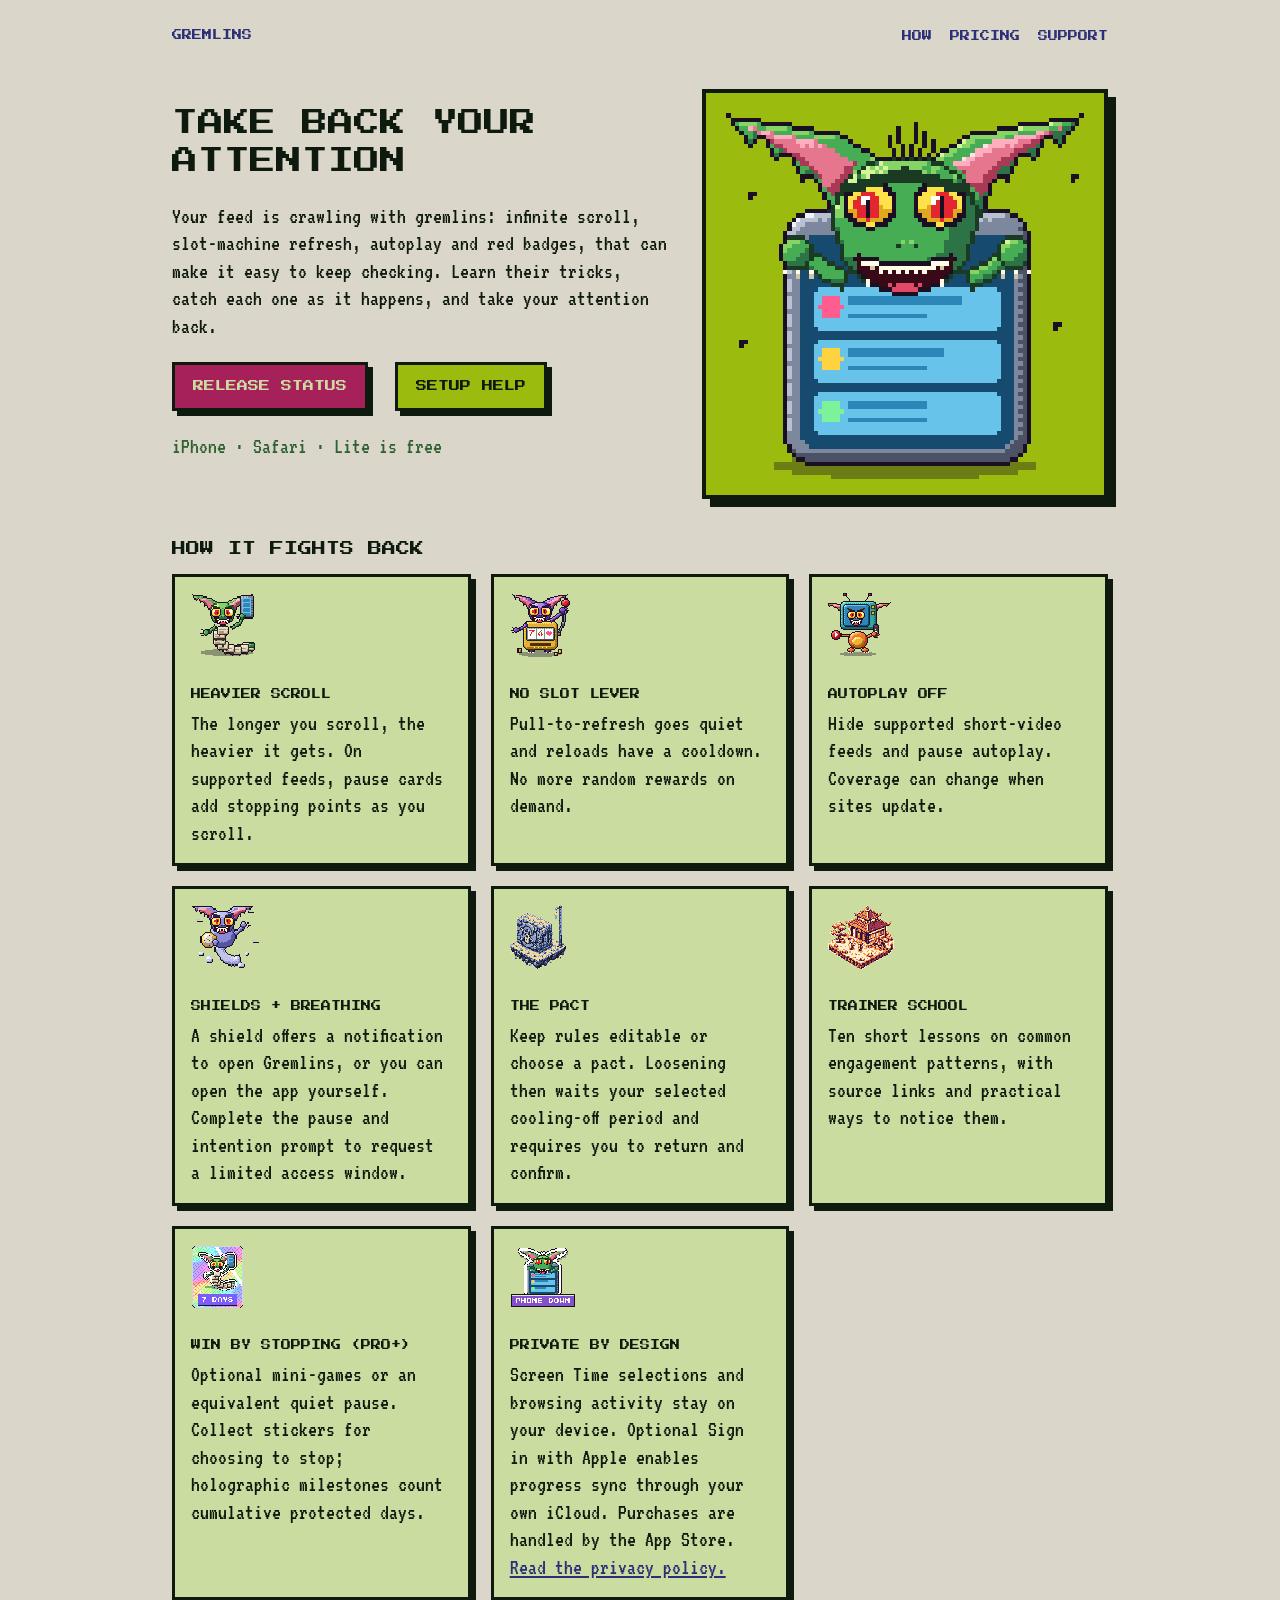
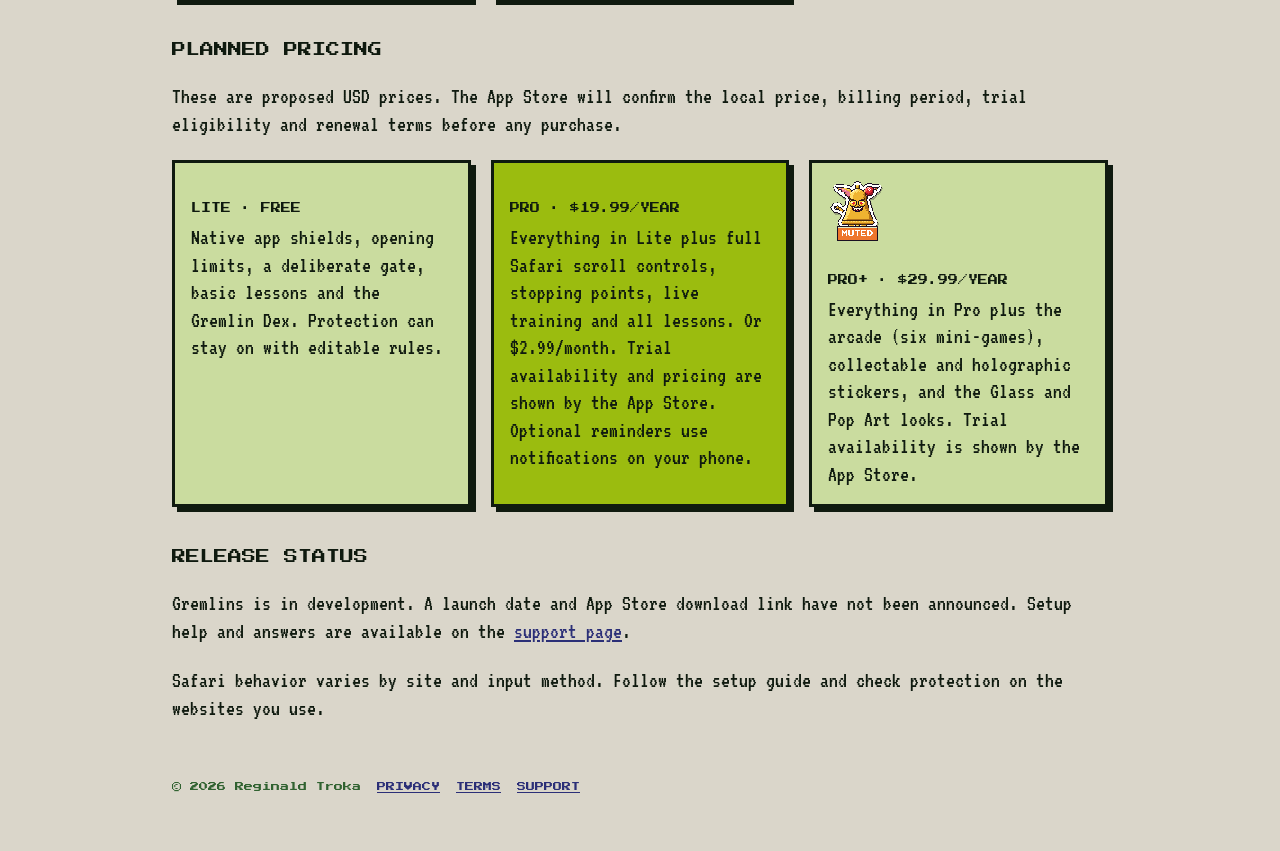
==== index.html @ 11add4e7 "Publish support, privacy and terms for the backend-free app" ====
<!doctype html><html lang="en"><head><meta charset="utf-8"><meta name="viewport" content="width=device-width,initial-scale=1">
<title>Gremlins: take back your attention</title>
<meta name="description" content="Pause before distracting apps and add deliberate friction to supported Safari feeds. Start with editable rules, optional learning and a clear free plan. Trial availability and local prices appear in the App Store.">
<meta property="og:title" content="Gremlins: take back your attention"><meta property="og:image" content="sprites/gb_hero.png">
<link rel="stylesheet" href="style.css"><script defer src="site-config.js"></script></head><body><div class="wrap"><nav><a href="index.html" class="d">GREMLINS</a><span class="sp"></span><a href="index.html#how">HOW</a><a href="index.html#pricing">PRICING</a><a href="support/index.html">SUPPORT</a></nav>
<section class="hero"><div>
<h1>TAKE BACK YOUR ATTENTION</h1>
<p>Your feed is crawling with gremlins: infinite scroll, slot-machine refresh, autoplay and red badges, that can make it easy to keep checking. Learn their tricks, catch each one as it happens, and take your attention back.</p>
<p><a class="btn" href="#availability">RELEASE STATUS</a> &nbsp; <a class="btn sec" href="support/index.html">SETUP HELP</a></p>
<p style="color:var(--mid)">iPhone · Safari · Lite is free</p>
</div><div class="lcd"><img src="sprites/gb_hero.png" alt="Pixel-art phone gremlin made of an endless feed"></div></section>
<h2 id="how">HOW IT FIGHTS BACK</h2>
<div class="grid">
<div class="card"><img src="sprites/mon_scroll.png" alt=""><h3>HEAVIER SCROLL</h3>The longer you scroll, the heavier it gets. On supported feeds, pause cards add stopping points as you scroll.</div>
<div class="card"><img src="sprites/mon_slot.png" alt=""><h3>NO SLOT LEVER</h3>Pull-to-refresh goes quiet and reloads have a cooldown. No more random rewards on demand.</div>
<div class="card"><img src="sprites/mon_tv.png" alt=""><h3>AUTOPLAY OFF</h3>Hide supported short-video feeds and pause autoplay. Coverage can change when sites update.</div>
<div class="card"><img src="sprites/mon_fog.png" alt=""><h3>SHIELDS + BREATHING</h3>A shield offers a notification to open Gremlins, or you can open the app yourself. Complete the pause and intention prompt to request a limited access window.</div>
<div class="card"><img src="sprites/scene_vault.png" alt=""><h3>THE PACT</h3>Keep rules editable or choose a pact. Loosening then waits your selected cooling-off period and requires you to return and confirm.</div>
<div class="card"><img src="sprites/scene_school.png" alt=""><h3>TRAINER SCHOOL</h3>Ten short lessons on common engagement patterns, with source links and practical ways to notice them.</div>
<div class="card"><img src="sprites/holo_7.png" alt=""><h3>WIN BY STOPPING (PRO+)</h3>Optional mini-games or an equivalent quiet pause. Collect stickers for choosing to stop; holographic milestones count cumulative protected days.</div>
<div class="card"><img src="sprites/st_hero.png" alt=""><h3>PRIVATE BY DESIGN</h3>Screen Time selections and browsing activity stay on your device. Optional Sign in with Apple enables progress sync through your own iCloud. Purchases are handled by the App Store. <a href="privacy/index.html">Read the privacy policy.</a></div>
</div>
<h2 id="pricing">PLANNED PRICING</h2>
<p>These are proposed USD prices. The App Store will confirm the local price, billing period, trial eligibility and renewal terms before any purchase.</p>
<div class="grid">
<div class="card"><h3>LITE · FREE</h3>Native app shields, opening limits, a deliberate gate, basic lessons and the Gremlin Dex. Protection can stay on with editable rules.</div>
<div class="card" style="background:var(--screen)"><h3>PRO · $19.99/YEAR</h3>Everything in Lite plus full Safari scroll controls, stopping points, live training and all lessons. Or $2.99/month. Trial availability and pricing are shown by the App Store. Optional reminders use notifications on your phone.</div>
<div class="card" style="background:var(--paper)"><img src="sprites/st_bell.png" alt=""><h3>PRO+ · $29.99/YEAR</h3>Everything in Pro plus the arcade (six mini-games), collectable and holographic stickers, and the Glass and Pop Art looks. Trial availability is shown by the App Store.</div>
</div>
<h2 id="availability">RELEASE STATUS</h2>
<p>Gremlins is in development. A launch date and App Store download link have not been announced. Setup help and answers are available on the <a href="support/index.html">support page</a>.</p>
<p>Safari behavior varies by site and input method. Follow the setup guide and check protection on the websites you use.</p>
<footer><span>© 2026 <span data-site-field="legalEntity">Reginald Troka</span></span><a href="privacy/index.html">PRIVACY</a><a href="terms/index.html">TERMS</a><a href="support/index.html">SUPPORT</a></footer></div></body></html>
---- style.css ----
@font-face { font-family: D; src: url(fonts/PressStart2P-Regular.ttf); font-display: swap; }
@font-face { font-family: B; src: url(fonts/VT323-Regular.ttf); font-display: swap; }
:root { --ink:#0F1A0F; --dark:#0F380F; --mid:#306230; --light:#8BAC0F; --screen:#9BBC0F; --paper:#CADC9F; --shell:#DAD6CA; --a:#A6215A; --navy:#2B2F77; }
* { box-sizing: border-box; }
body { margin: 0; background: var(--shell); color: var(--ink); font: 22px/1.25 B, monospace; }
.d { font-family: D, monospace; text-transform: uppercase; line-height: 1.5; }
a { color: var(--navy); }
.wrap { max-width: 980px; margin: auto; padding: 28px 22px 60px; }
nav { display: flex; gap: 18px; align-items: center; font: 10px D, monospace; } nav .sp { flex: 1; } nav a { text-decoration: none; }
.hero { display: grid; grid-template-columns: 1.1fr .9fr; gap: 34px; align-items: center; margin: 46px 0 40px; }
@media (max-width: 760px) { .hero { grid-template-columns: 1fr; } }
h1 { font: 26px/1.45 D, monospace; margin: 0 0 18px; } h2 { font: 14px/1.5 D, monospace; margin: 40px 0 14px; } h3 { font: 10px/1.5 D, monospace; margin: 22px 0 8px; }
.lcd { background: var(--screen); border: 4px solid var(--ink); box-shadow: 8px 8px 0 var(--ink); padding: 16px; }
.lcd img { width: 100%; image-rendering: pixelated; display: block; }
.btn { display: inline-block; font: 11px D, monospace; padding: 16px 18px; border: 3px solid var(--ink); box-shadow: 5px 5px 0 var(--ink); background: var(--a); color: var(--paper); text-decoration: none; }
.btn.sec { background: var(--screen); color: var(--ink); }
.grid { display: grid; grid-template-columns: repeat(auto-fill, minmax(260px, 1fr)); gap: 20px; }
.card { border: 3px solid var(--ink); box-shadow: 5px 5px 0 var(--ink); background: var(--paper); padding: 16px; }
.card img { height: 64px; image-rendering: pixelated; }
form { display: flex; gap: 10px; flex-wrap: wrap; margin-top: 18px; }
input { font: 22px B, monospace; padding: 12px; border: 3px solid var(--ink); background: var(--paper); min-width: 240px; flex: 1; }
footer { margin-top: 60px; font: 9px D, monospace; color: var(--mid); display: flex; gap: 16px; flex-wrap: wrap; }
.legal p, .legal li { max-width: 760px; }
.legal h1 { margin-top: 36px; }
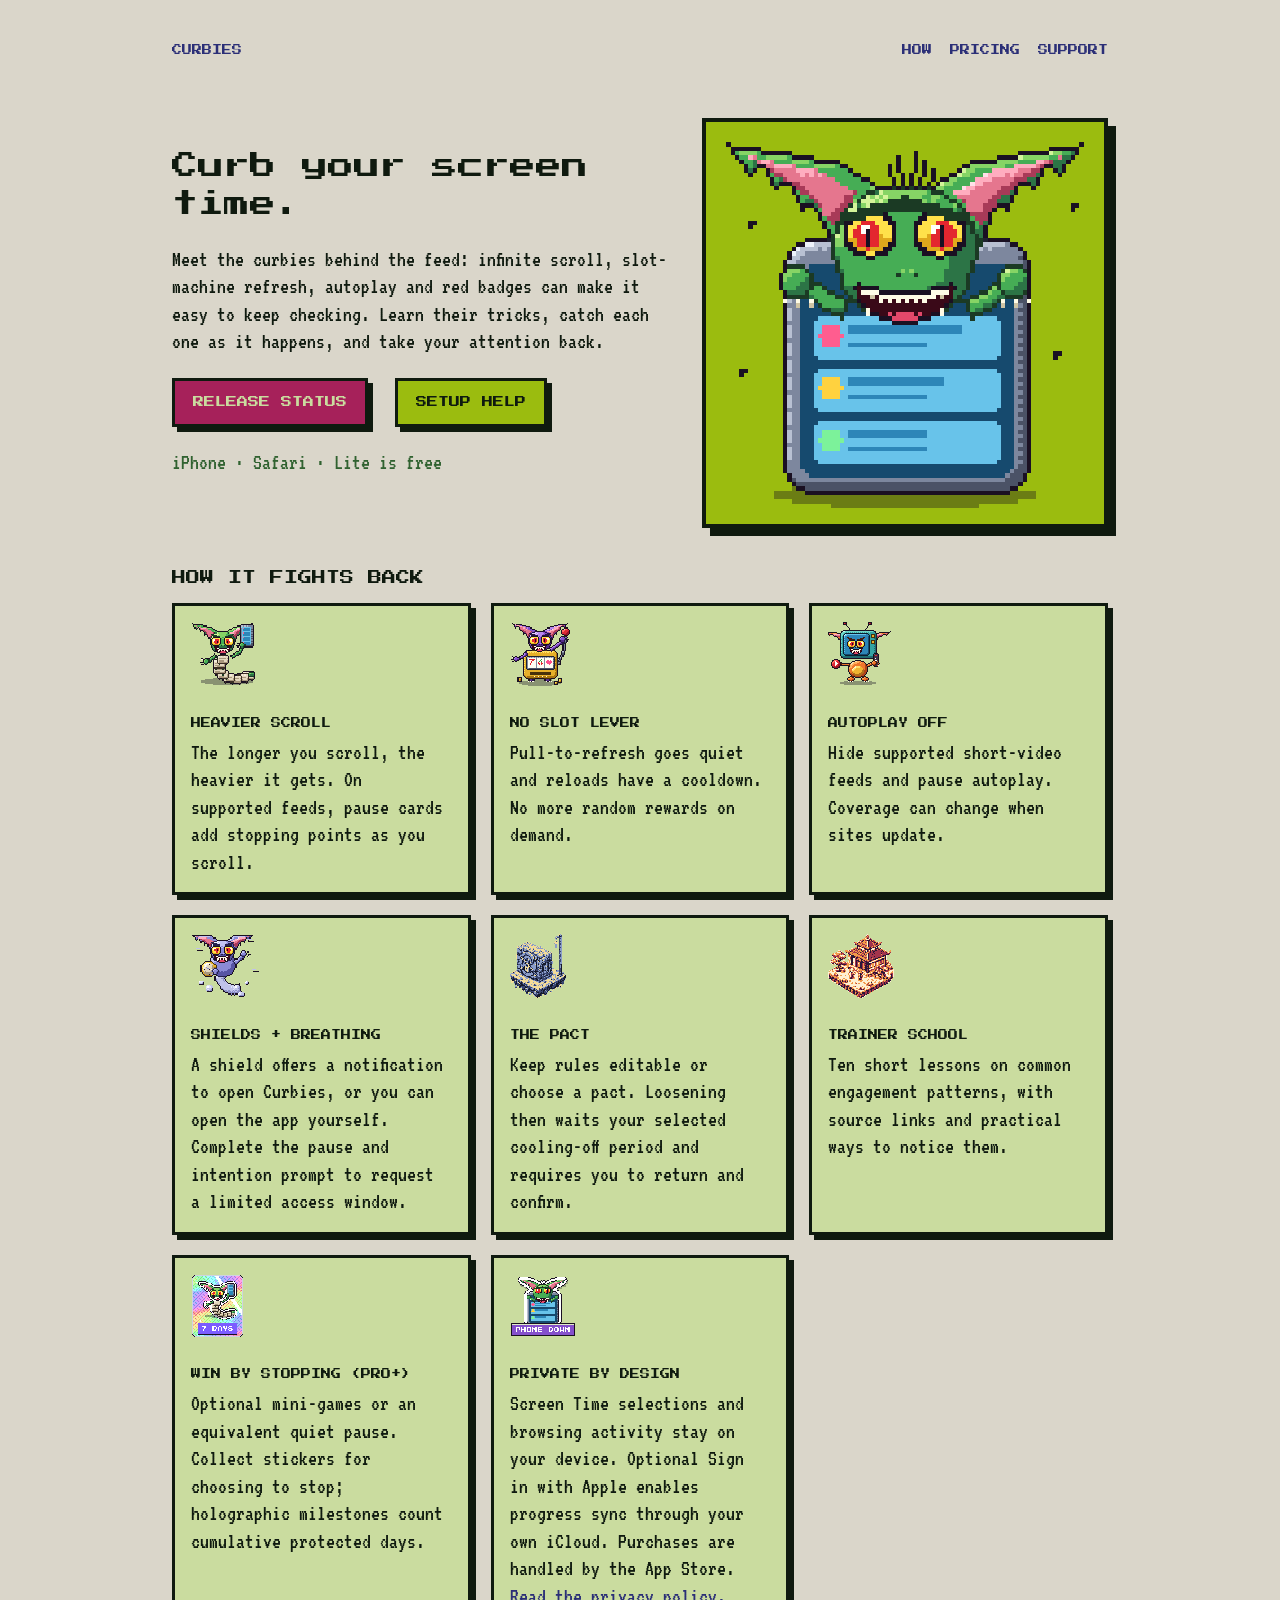
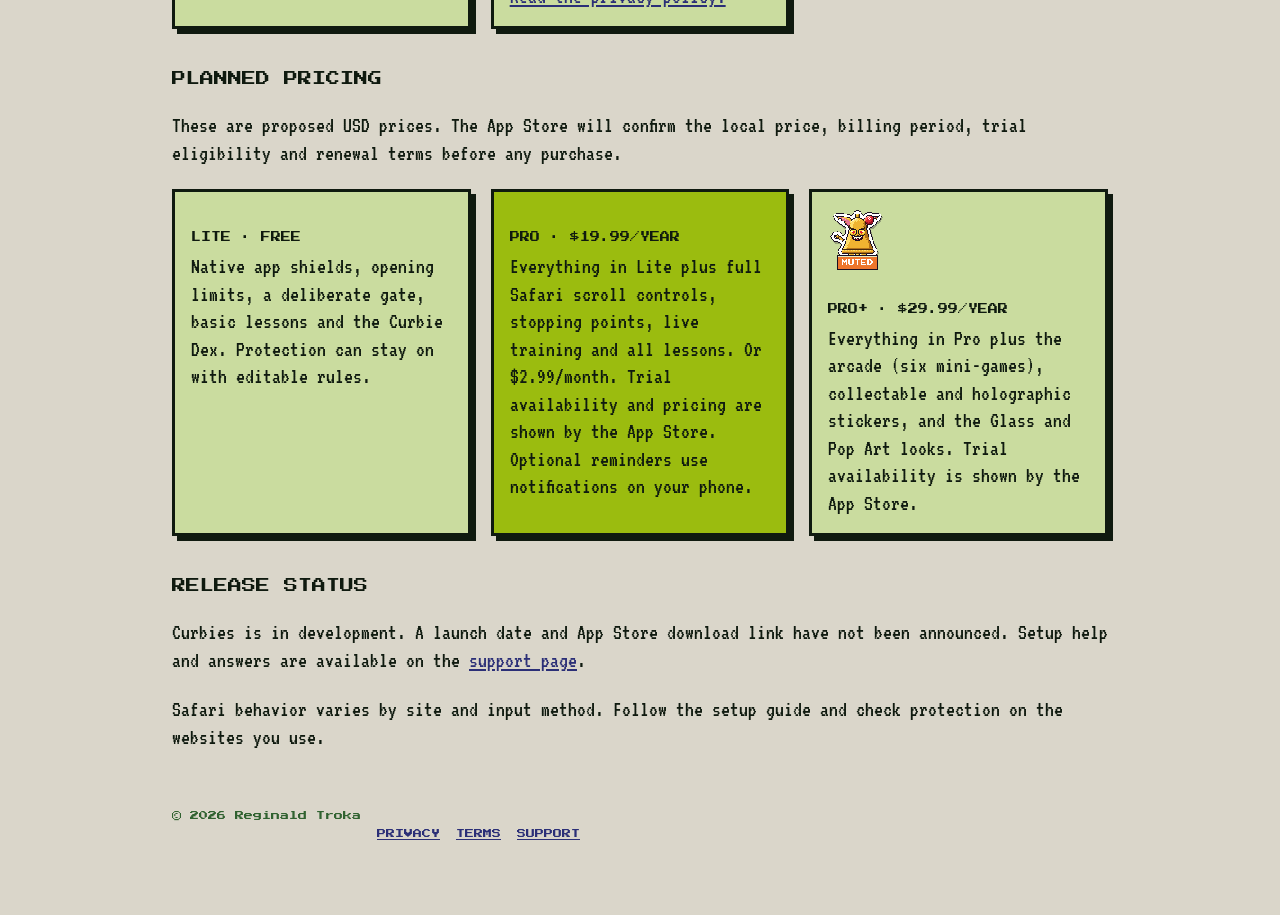
==== commit e2596f4d: "Rebrand support website to Curbies" ====
--- a/index.html
+++ b/index.html
@@ -1,20 +1,22 @@
 <!doctype html><html lang="en"><head><meta charset="utf-8"><meta name="viewport" content="width=device-width,initial-scale=1">
-<title>Gremlins: take back your attention</title>
-<meta name="description" content="Pause before distracting apps and add deliberate friction to supported Safari feeds. Start with editable rules, optional learning and a clear free plan. Trial availability and local prices appear in the App Store.">
-<meta property="og:title" content="Gremlins: take back your attention"><meta property="og:image" content="sprites/gb_hero.png">
-<link rel="stylesheet" href="style.css"><script defer src="site-config.js"></script></head><body><div class="wrap"><nav><a href="index.html" class="d">GREMLINS</a><span class="sp"></span><a href="index.html#how">HOW</a><a href="index.html#pricing">PRICING</a><a href="support/index.html">SUPPORT</a></nav>
+<link rel="canonical" href="https://rt123-new.github.io/curbies-support/">
+<title>Curbies: Curb your screen time.</title>
+<meta name="description" content="Curb your screen time. Pause before distracting apps and add deliberate friction to supported Safari feeds. Start with editable rules, optional learning and a clear free plan. Trial availability and local prices appear in the App Store.">
+<meta property="og:url" content="https://rt123-new.github.io/curbies-support/">
+<meta property="og:title" content="Curbies: Curb your screen time."><meta property="og:image" content="sprites/gb_hero.png">
+<link rel="stylesheet" href="style.css"><script defer src="site-config.js"></script></head><body><div class="wrap"><nav><a href="index.html" class="d">CURBIES</a><span class="sp"></span><a href="index.html#how">HOW</a><a href="index.html#pricing">PRICING</a><a href="support/index.html">SUPPORT</a></nav>
 <section class="hero"><div>
-<h1>TAKE BACK YOUR ATTENTION</h1>
-<p>Your feed is crawling with gremlins: infinite scroll, slot-machine refresh, autoplay and red badges, that can make it easy to keep checking. Learn their tricks, catch each one as it happens, and take your attention back.</p>
+<h1>Curb your screen time.</h1>
+<p>Meet the curbies behind the feed: infinite scroll, slot-machine refresh, autoplay and red badges can make it easy to keep checking. Learn their tricks, catch each one as it happens, and take your attention back.</p>
 <p><a class="btn" href="#availability">RELEASE STATUS</a> &nbsp; <a class="btn sec" href="support/index.html">SETUP HELP</a></p>
 <p style="color:var(--mid)">iPhone · Safari · Lite is free</p>
-</div><div class="lcd"><img src="sprites/gb_hero.png" alt="Pixel-art phone gremlin made of an endless feed"></div></section>
+</div><div class="lcd"><img src="sprites/gb_hero.png" alt="Pixel-art phone curbie made of an endless feed"></div></section>
 <h2 id="how">HOW IT FIGHTS BACK</h2>
 <div class="grid">
 <div class="card"><img src="sprites/mon_scroll.png" alt=""><h3>HEAVIER SCROLL</h3>The longer you scroll, the heavier it gets. On supported feeds, pause cards add stopping points as you scroll.</div>
 <div class="card"><img src="sprites/mon_slot.png" alt=""><h3>NO SLOT LEVER</h3>Pull-to-refresh goes quiet and reloads have a cooldown. No more random rewards on demand.</div>
 <div class="card"><img src="sprites/mon_tv.png" alt=""><h3>AUTOPLAY OFF</h3>Hide supported short-video feeds and pause autoplay. Coverage can change when sites update.</div>
-<div class="card"><img src="sprites/mon_fog.png" alt=""><h3>SHIELDS + BREATHING</h3>A shield offers a notification to open Gremlins, or you can open the app yourself. Complete the pause and intention prompt to request a limited access window.</div>
+<div class="card"><img src="sprites/mon_fog.png" alt=""><h3>SHIELDS + BREATHING</h3>A shield offers a notification to open Curbies, or you can open the app yourself. Complete the pause and intention prompt to request a limited access window.</div>
 <div class="card"><img src="sprites/scene_vault.png" alt=""><h3>THE PACT</h3>Keep rules editable or choose a pact. Loosening then waits your selected cooling-off period and requires you to return and confirm.</div>
 <div class="card"><img src="sprites/scene_school.png" alt=""><h3>TRAINER SCHOOL</h3>Ten short lessons on common engagement patterns, with source links and practical ways to notice them.</div>
 <div class="card"><img src="sprites/holo_7.png" alt=""><h3>WIN BY STOPPING (PRO+)</h3>Optional mini-games or an equivalent quiet pause. Collect stickers for choosing to stop; holographic milestones count cumulative protected days.</div>
@@ -23,11 +25,11 @@
 <h2 id="pricing">PLANNED PRICING</h2>
 <p>These are proposed USD prices. The App Store will confirm the local price, billing period, trial eligibility and renewal terms before any purchase.</p>
 <div class="grid">
-<div class="card"><h3>LITE · FREE</h3>Native app shields, opening limits, a deliberate gate, basic lessons and the Gremlin Dex. Protection can stay on with editable rules.</div>
+<div class="card"><h3>LITE · FREE</h3>Native app shields, opening limits, a deliberate gate, basic lessons and the Curbie Dex. Protection can stay on with editable rules.</div>
 <div class="card" style="background:var(--screen)"><h3>PRO · $19.99/YEAR</h3>Everything in Lite plus full Safari scroll controls, stopping points, live training and all lessons. Or $2.99/month. Trial availability and pricing are shown by the App Store. Optional reminders use notifications on your phone.</div>
 <div class="card" style="background:var(--paper)"><img src="sprites/st_bell.png" alt=""><h3>PRO+ · $29.99/YEAR</h3>Everything in Pro plus the arcade (six mini-games), collectable and holographic stickers, and the Glass and Pop Art looks. Trial availability is shown by the App Store.</div>
 </div>
 <h2 id="availability">RELEASE STATUS</h2>
-<p>Gremlins is in development. A launch date and App Store download link have not been announced. Setup help and answers are available on the <a href="support/index.html">support page</a>.</p>
+<p>Curbies is in development. A launch date and App Store download link have not been announced. Setup help and answers are available on the <a href="support/index.html">support page</a>.</p>
 <p>Safari behavior varies by site and input method. Follow the setup guide and check protection on the websites you use.</p>
 <footer><span>© 2026 <span data-site-field="legalEntity">Reginald Troka</span></span><a href="privacy/index.html">PRIVACY</a><a href="terms/index.html">TERMS</a><a href="support/index.html">SUPPORT</a></footer></div></body></html>
--- a/style.css
+++ b/style.css
@@ -7,6 +7,8 @@
 a { color: var(--navy); }
 .wrap { max-width: 980px; margin: auto; padding: 28px 22px 60px; }
 nav { display: flex; gap: 18px; align-items: center; font: 10px D, monospace; } nav .sp { flex: 1; } nav a { text-decoration: none; }
+nav a, footer a { min-height: 44px; display: inline-flex; align-items: center; }
+a:focus-visible { outline: 3px solid var(--navy); outline-offset: 4px; }
 .hero { display: grid; grid-template-columns: 1.1fr .9fr; gap: 34px; align-items: center; margin: 46px 0 40px; }
 @media (max-width: 760px) { .hero { grid-template-columns: 1fr; } }
 h1 { font: 26px/1.45 D, monospace; margin: 0 0 18px; } h2 { font: 14px/1.5 D, monospace; margin: 40px 0 14px; } h3 { font: 10px/1.5 D, monospace; margin: 22px 0 8px; }
@@ -20,5 +22,6 @@
 form { display: flex; gap: 10px; flex-wrap: wrap; margin-top: 18px; }
 input { font: 22px B, monospace; padding: 12px; border: 3px solid var(--ink); background: var(--paper); min-width: 240px; flex: 1; }
 footer { margin-top: 60px; font: 9px D, monospace; color: var(--mid); display: flex; gap: 16px; flex-wrap: wrap; }
-.legal p, .legal li { max-width: 760px; }
+.legal { font: 17px/1.65 system-ui, sans-serif; }
+.legal p, .legal li { max-width: 760px; overflow-wrap: anywhere; }
 .legal h1 { margin-top: 36px; }
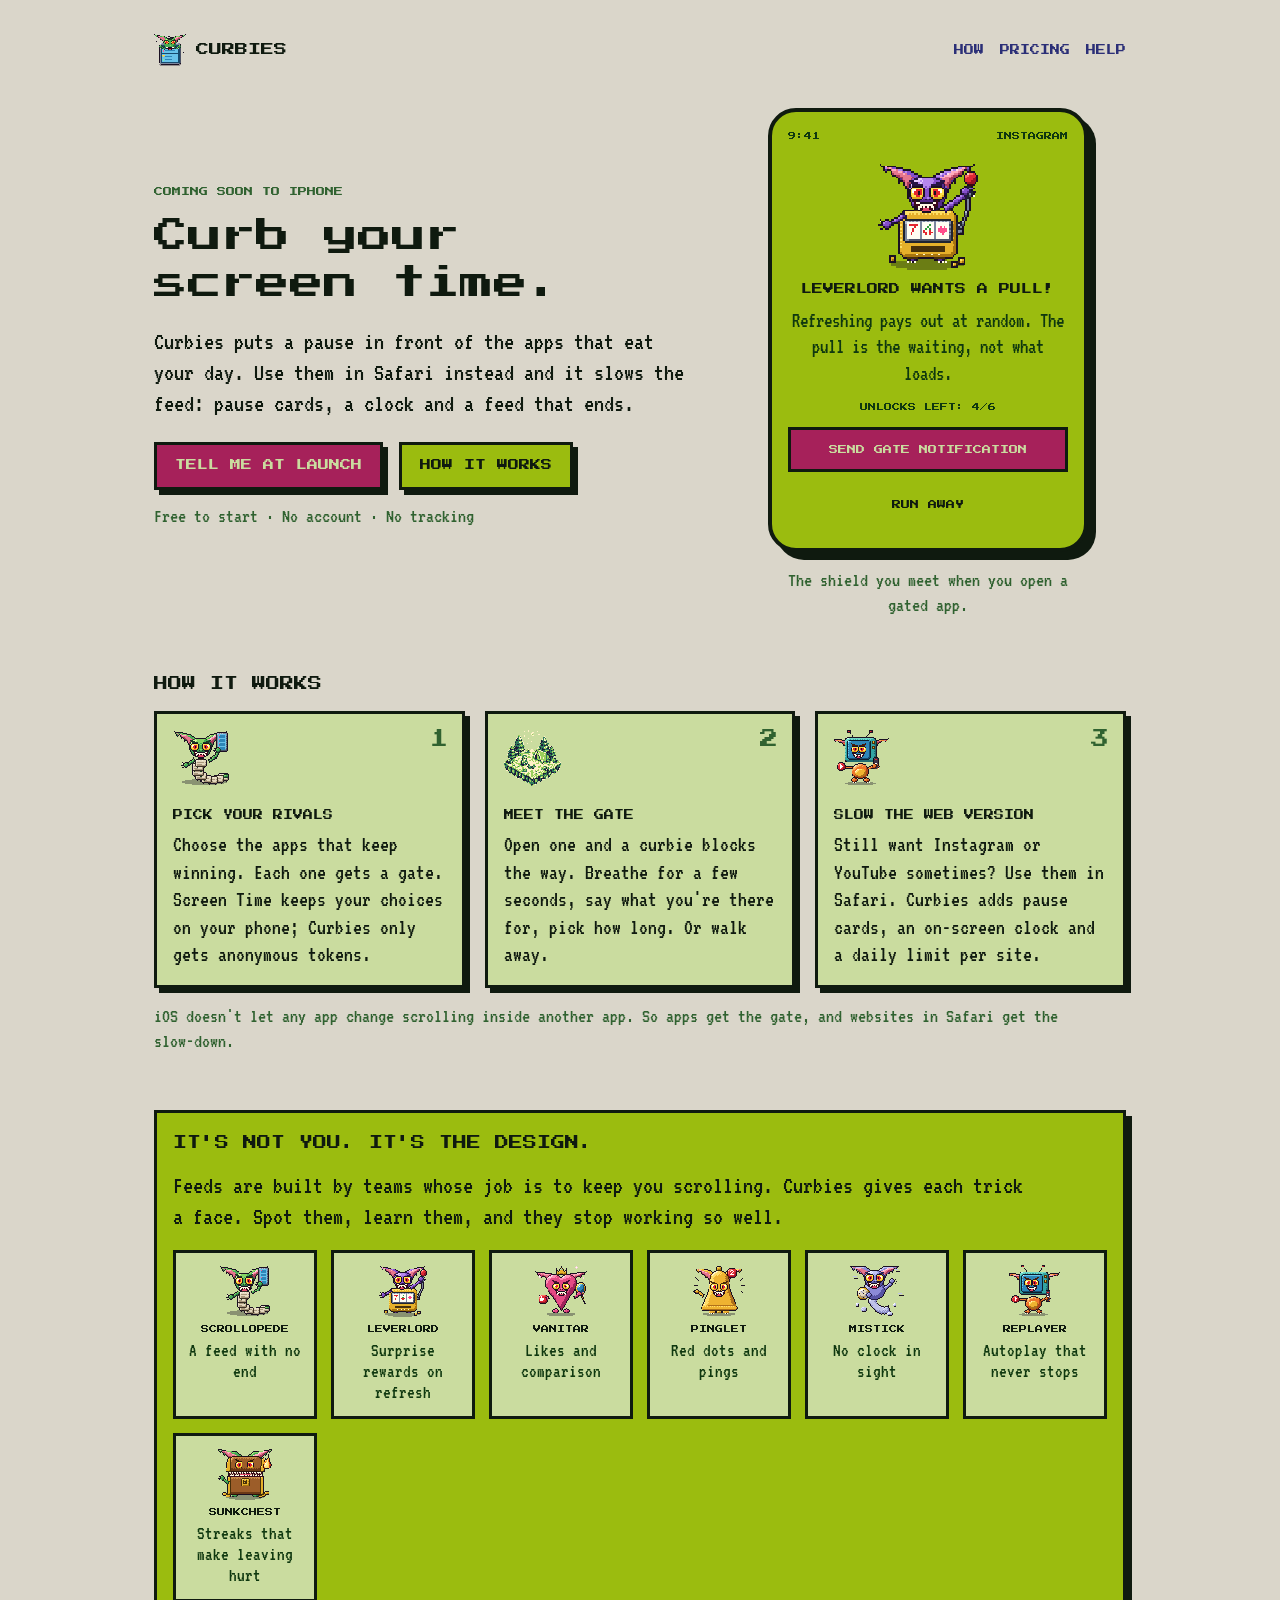
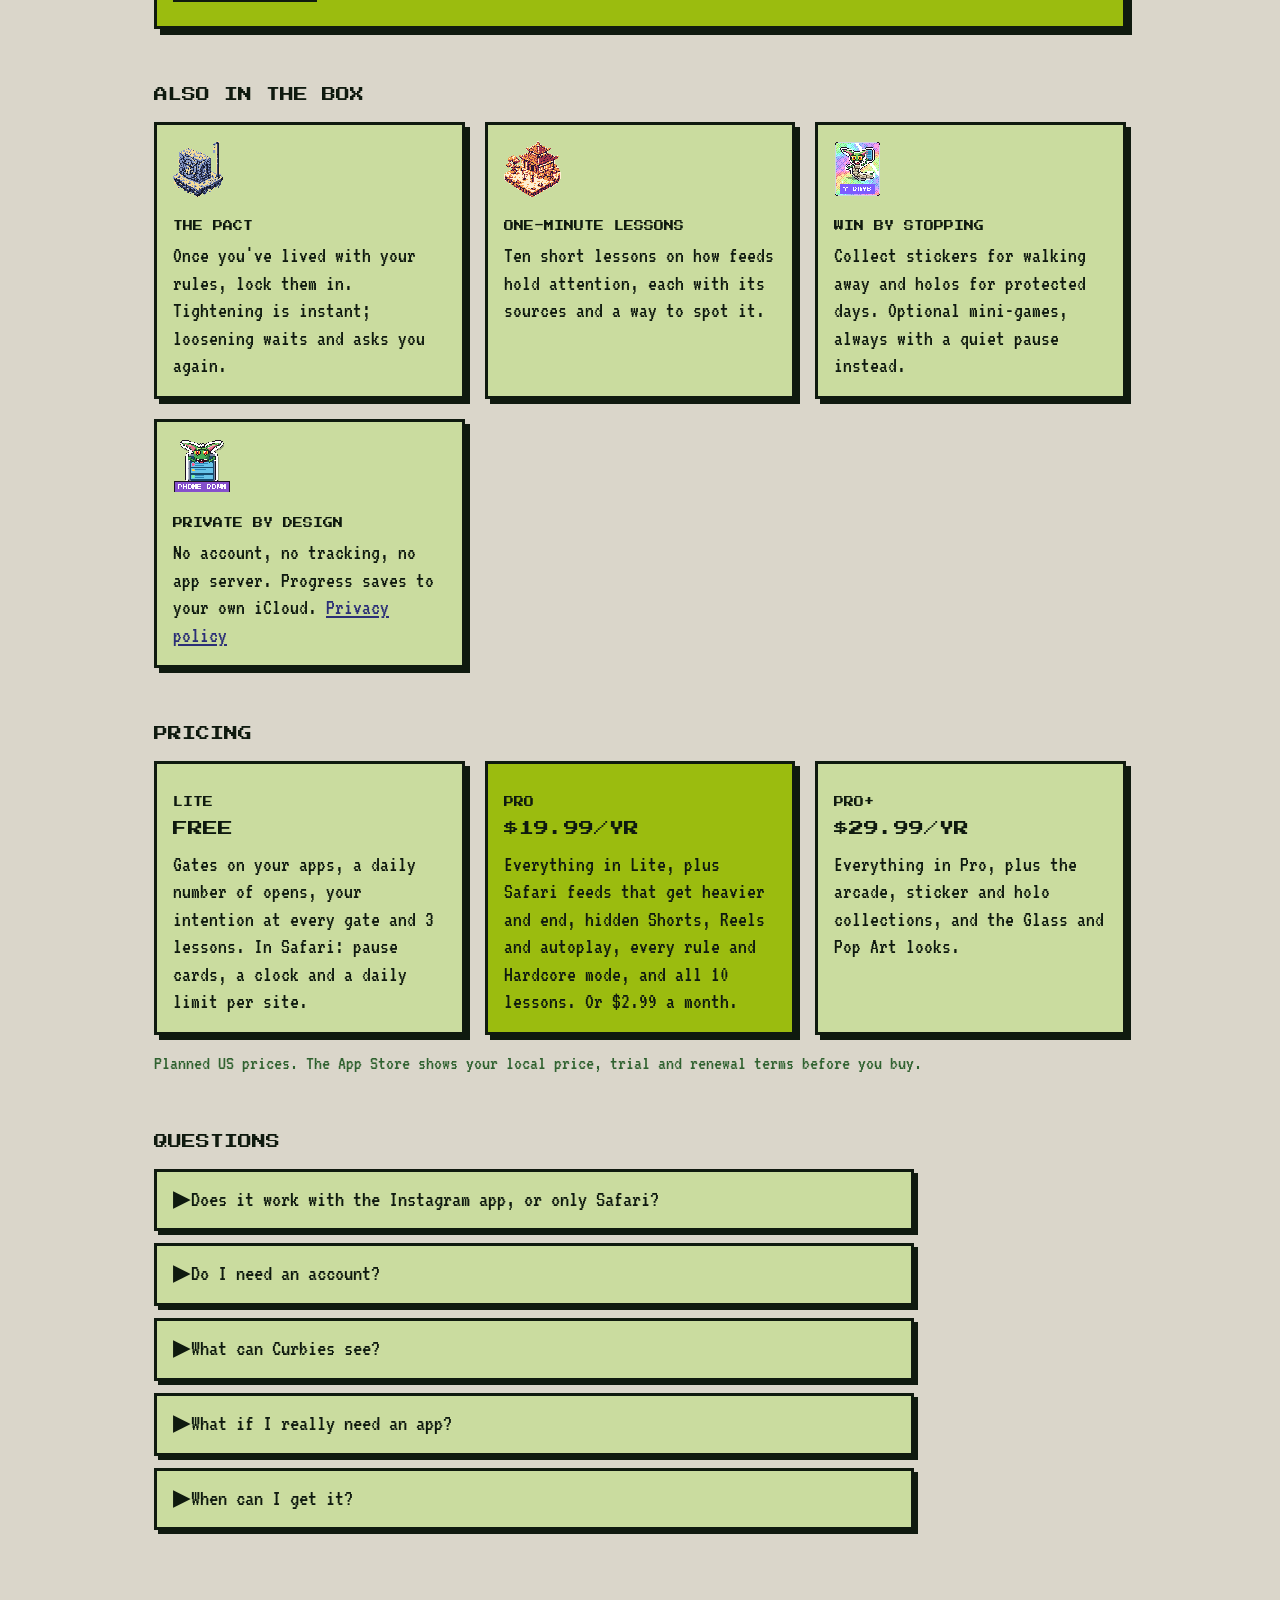
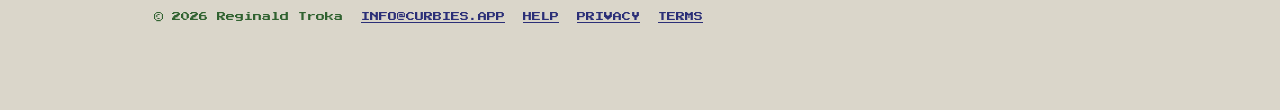
==== commit 37f5fe4a: "New curbies.app home page; email support at info@curbies.app Rebuild the home page around how Curbie" ====
--- a/index.html
+++ b/index.html
@@ -1,35 +1,128 @@
-<!doctype html><html lang="en"><head><meta charset="utf-8"><meta name="viewport" content="width=device-width,initial-scale=1">
-<link rel="canonical" href="https://rt123-new.github.io/curbies-support/">
-<title>Curbies: Curb your screen time.</title>
-<meta name="description" content="Curb your screen time. Pause before distracting apps and add deliberate friction to supported Safari feeds. Start with editable rules, optional learning and a clear free plan. Trial availability and local prices appear in the App Store.">
-<meta property="og:url" content="https://rt123-new.github.io/curbies-support/">
-<meta property="og:title" content="Curbies: Curb your screen time."><meta property="og:image" content="sprites/gb_hero.png">
-<link rel="stylesheet" href="style.css"><script defer src="site-config.js"></script></head><body><div class="wrap"><nav><a href="index.html" class="d">CURBIES</a><span class="sp"></span><a href="index.html#how">HOW</a><a href="index.html#pricing">PRICING</a><a href="support/index.html">SUPPORT</a></nav>
-<section class="hero"><div>
-<h1>Curb your screen time.</h1>
-<p>Meet the curbies behind the feed: infinite scroll, slot-machine refresh, autoplay and red badges can make it easy to keep checking. Learn their tricks, catch each one as it happens, and take your attention back.</p>
-<p><a class="btn" href="#availability">RELEASE STATUS</a> &nbsp; <a class="btn sec" href="support/index.html">SETUP HELP</a></p>
-<p style="color:var(--mid)">iPhone · Safari · Lite is free</p>
-</div><div class="lcd"><img src="sprites/gb_hero.png" alt="Pixel-art phone curbie made of an endless feed"></div></section>
-<h2 id="how">HOW IT FIGHTS BACK</h2>
-<div class="grid">
-<div class="card"><img src="sprites/mon_scroll.png" alt=""><h3>HEAVIER SCROLL</h3>The longer you scroll, the heavier it gets. On supported feeds, pause cards add stopping points as you scroll.</div>
-<div class="card"><img src="sprites/mon_slot.png" alt=""><h3>NO SLOT LEVER</h3>Pull-to-refresh goes quiet and reloads have a cooldown. No more random rewards on demand.</div>
-<div class="card"><img src="sprites/mon_tv.png" alt=""><h3>AUTOPLAY OFF</h3>Hide supported short-video feeds and pause autoplay. Coverage can change when sites update.</div>
-<div class="card"><img src="sprites/mon_fog.png" alt=""><h3>SHIELDS + BREATHING</h3>A shield offers a notification to open Curbies, or you can open the app yourself. Complete the pause and intention prompt to request a limited access window.</div>
-<div class="card"><img src="sprites/scene_vault.png" alt=""><h3>THE PACT</h3>Keep rules editable or choose a pact. Loosening then waits your selected cooling-off period and requires you to return and confirm.</div>
-<div class="card"><img src="sprites/scene_school.png" alt=""><h3>TRAINER SCHOOL</h3>Ten short lessons on common engagement patterns, with source links and practical ways to notice them.</div>
-<div class="card"><img src="sprites/holo_7.png" alt=""><h3>WIN BY STOPPING (PRO+)</h3>Optional mini-games or an equivalent quiet pause. Collect stickers for choosing to stop; holographic milestones count cumulative protected days.</div>
-<div class="card"><img src="sprites/st_hero.png" alt=""><h3>PRIVATE BY DESIGN</h3>Screen Time selections and browsing activity stay on your device. Optional Sign in with Apple enables progress sync through your own iCloud. Purchases are handled by the App Store. <a href="privacy/index.html">Read the privacy policy.</a></div>
+<!doctype html>
+<html lang="en">
+<head>
+  <meta charset="utf-8">
+  <meta name="viewport" content="width=device-width,initial-scale=1">
+  <title>Curbies · Curb your screen time.</title>
+  <meta name="description" content="Curbies puts a pause in front of the apps that eat your day, and slows the feed when you use them in Safari. Coming soon to iPhone. Free to start.">
+  <link rel="canonical" href="https://curbies.app/">
+  <meta property="og:url" content="https://curbies.app/">
+  <meta property="og:title" content="Curbies · Curb your screen time.">
+  <meta property="og:description" content="A pause in front of the apps that eat your day. Coming soon to iPhone.">
+  <meta property="og:image" content="https://curbies.app/sprites/gb_hero.png">
+  <meta name="theme-color" content="#9BBC0F">
+  <link rel="icon" href="sprites/gb_hero.png">
+  <link rel="stylesheet" href="style.css">
+  <script defer src="site-config.js"></script>
+</head>
+<body>
+<div class="wrap">
+  <nav aria-label="Main navigation">
+    <a href="index.html" class="brand d"><img src="sprites/gb_hero.png" alt="">CURBIES</a>
+    <span class="sp"></span>
+    <a href="#how">HOW</a><a href="#pricing">PRICING</a><a href="support/index.html">HELP</a>
+  </nav>
+
+  <header class="hero">
+    <div>
+      <p class="tag d">COMING SOON TO IPHONE</p>
+      <h1>Curb your screen time.</h1>
+      <p class="lede">Curbies puts a pause in front of the apps that eat your day. Use them in Safari instead and it slows the feed: pause cards, a clock and a feed that ends.</p>
+      <p class="ctas">
+        <a class="btn" data-support-link href="mailto:info@curbies.app?subject=Tell%20me%20when%20Curbies%20launches">TELL ME AT LAUNCH</a>
+        <a class="btn sec" href="#how">HOW IT WORKS</a>
+      </p>
+      <p class="small">Free to start · No account · No tracking</p>
+    </div>
+    <figure class="phone" aria-label="The Curbies shield that appears when you open a gated app">
+      <div class="screen">
+        <div class="status d"><span>9:41</span><span>INSTAGRAM</span></div>
+        <img class="mon" src="sprites/mon_slot.png" alt="">
+        <p class="d title">LEVERLORD WANTS A PULL!</p>
+        <p class="body">Refreshing pays out at random. The pull is the waiting, not what loads.</p>
+        <p class="d left">UNLOCKS LEFT: 4/6</p>
+        <span class="pbtn d">SEND GATE NOTIFICATION</span>
+        <span class="pbtn ghost d">RUN AWAY</span>
+      </div>
+      <figcaption class="small">The shield you meet when you open a gated app.</figcaption>
+    </figure>
+  </header>
+
+  <section id="how" aria-labelledby="how-h">
+    <h2 id="how-h">HOW IT WORKS</h2>
+    <ol class="steps">
+      <li class="card">
+        <span class="num d">1</span>
+        <img src="sprites/mon_scroll.png" alt="">
+        <h3>PICK YOUR RIVALS</h3>
+        <p>Choose the apps that keep winning. Each one gets a gate. Screen Time keeps your choices on your phone; Curbies only gets anonymous tokens.</p>
+      </li>
+      <li class="card">
+        <span class="num d">2</span>
+        <img src="sprites/scene_camp.png" alt="">
+        <h3>MEET THE GATE</h3>
+        <p>Open one and a curbie blocks the way. Breathe for a few seconds, say what you're there for, pick how long. Or walk away.</p>
+      </li>
+      <li class="card">
+        <span class="num d">3</span>
+        <img src="sprites/mon_tv.png" alt="">
+        <h3>SLOW THE WEB VERSION</h3>
+        <p>Still want Instagram or YouTube sometimes? Use them in Safari. Curbies adds pause cards, an on-screen clock and a daily limit per site.</p>
+      </li>
+    </ol>
+    <p class="note">iOS doesn't let any app change scrolling inside another app. So apps get the gate, and websites in Safari get the slow-down.</p>
+  </section>
+
+  <section aria-labelledby="design-h" class="band">
+    <h2 id="design-h">IT'S NOT YOU. IT'S THE DESIGN.</h2>
+    <p class="lede">Feeds are built by teams whose job is to keep you scrolling. Curbies gives each trick a face. Spot them, learn them, and they stop working so well.</p>
+    <ul class="crew">
+      <li><img src="sprites/mon_scroll.png" alt=""><b class="d">SCROLLOPEDE</b><span>A feed with no end</span></li>
+      <li><img src="sprites/mon_slot.png" alt=""><b class="d">LEVERLORD</b><span>Surprise rewards on refresh</span></li>
+      <li><img src="sprites/mon_heart.png" alt=""><b class="d">VANITAR</b><span>Likes and comparison</span></li>
+      <li><img src="sprites/mon_bell.png" alt=""><b class="d">PINGLET</b><span>Red dots and pings</span></li>
+      <li><img src="sprites/mon_fog.png" alt=""><b class="d">MISTICK</b><span>No clock in sight</span></li>
+      <li><img src="sprites/mon_tv.png" alt=""><b class="d">REPLAYER</b><span>Autoplay that never stops</span></li>
+      <li><img src="sprites/mon_chest.png" alt=""><b class="d">SUNKCHEST</b><span>Streaks that make leaving hurt</span></li>
+    </ul>
+  </section>
+
+  <section aria-labelledby="more-h">
+    <h2 id="more-h">ALSO IN THE BOX</h2>
+    <div class="grid">
+      <div class="card"><img src="sprites/scene_vault.png" alt=""><h3>THE PACT</h3><p>Once you've lived with your rules, lock them in. Tightening is instant; loosening waits and asks you again.</p></div>
+      <div class="card"><img src="sprites/scene_school.png" alt=""><h3>ONE-MINUTE LESSONS</h3><p>Ten short lessons on how feeds hold attention, each with its sources and a way to spot it.</p></div>
+      <div class="card"><img src="sprites/holo_7.png" alt=""><h3>WIN BY STOPPING</h3><p>Collect stickers for walking away and holos for protected days. Optional mini-games, always with a quiet pause instead.</p></div>
+      <div class="card"><img src="sprites/st_hero.png" alt=""><h3>PRIVATE BY DESIGN</h3><p>No account, no tracking, no app server. Progress saves to your own iCloud. <a href="privacy/index.html">Privacy policy</a></p></div>
+    </div>
+  </section>
+
+  <section id="pricing" aria-labelledby="pricing-h">
+    <h2 id="pricing-h">PRICING</h2>
+    <div class="grid price">
+      <div class="card"><h3>LITE</h3><p class="d amt">FREE</p><p>Gates on your apps, a daily number of opens, your intention at every gate and 3 lessons. In Safari: pause cards, a clock and a daily limit per site.</p></div>
+      <div class="card hl"><h3>PRO</h3><p class="d amt">$19.99/YR</p><p>Everything in Lite, plus Safari feeds that get heavier and end, hidden Shorts, Reels and autoplay, every rule and Hardcore mode, and all 10 lessons. Or $2.99 a month.</p></div>
+      <div class="card"><h3>PRO+</h3><p class="d amt">$29.99/YR</p><p>Everything in Pro, plus the arcade, sticker and holo collections, and the Glass and Pop Art looks.</p></div>
+    </div>
+    <p class="note">Planned US prices. The App Store shows your local price, trial and renewal terms before you buy.</p>
+  </section>
+
+  <section aria-labelledby="faq-h">
+    <h2 id="faq-h">QUESTIONS</h2>
+    <div class="faq">
+      <details><summary>Does it work with the Instagram app, or only Safari?</summary><p>Both, differently. The app gets a gate before it opens. Scrolling inside the app can't be changed by anyone but Instagram, so the slow-down (pause cards, a clock, feeds that end) works on the website in Safari.</p></details>
+      <details><summary>Do I need an account?</summary><p>No. Your stickers, lessons and progress save to your own iCloud and follow you to a new iPhone automatically.</p></details>
+      <details><summary>What can Curbies see?</summary><p>Not which apps you pick: Screen Time hands it anonymous tokens that stay on your phone. The Safari extension only runs on the social sites you allow, and nothing is sent to us.</p></details>
+      <details><summary>What if I really need an app?</summary><p>Open Curbies, take the pause and unlock it for the time you choose. If you've sealed a pact, an emergency exit is always there: type a phrase, wait 15 minutes, confirm.</p></details>
+      <details><summary>When can I get it?</summary><p>Curbies is in testing for iPhone. <a data-support-link href="mailto:info@curbies.app?subject=Tell%20me%20when%20Curbies%20launches">Email us</a> and we'll tell you when it's on the App Store.</p></details>
+    </div>
+  </section>
+
+  <footer>
+    <span>© 2026 <span data-site-field="legalEntity">Reginald Troka</span></span>
+    <a data-support-link href="mailto:info@curbies.app">INFO@CURBIES.APP</a>
+    <a href="support/index.html">HELP</a><a href="privacy/index.html">PRIVACY</a><a href="terms/index.html">TERMS</a>
+  </footer>
 </div>
-<h2 id="pricing">PLANNED PRICING</h2>
-<p>These are proposed USD prices. The App Store will confirm the local price, billing period, trial eligibility and renewal terms before any purchase.</p>
-<div class="grid">
-<div class="card"><h3>LITE · FREE</h3>Native app shields, opening limits, a deliberate gate, basic lessons and the Curbie Dex. Protection can stay on with editable rules.</div>
-<div class="card" style="background:var(--screen)"><h3>PRO · $19.99/YEAR</h3>Everything in Lite plus full Safari scroll controls, stopping points, live training and all lessons. Or $2.99/month. Trial availability and pricing are shown by the App Store. Optional reminders use notifications on your phone.</div>
-<div class="card" style="background:var(--paper)"><img src="sprites/st_bell.png" alt=""><h3>PRO+ · $29.99/YEAR</h3>Everything in Pro plus the arcade (six mini-games), collectable and holographic stickers, and the Glass and Pop Art looks. Trial availability is shown by the App Store.</div>
-</div>
-<h2 id="availability">RELEASE STATUS</h2>
-<p>Curbies is in development. A launch date and App Store download link have not been announced. Setup help and answers are available on the <a href="support/index.html">support page</a>.</p>
-<p>Safari behavior varies by site and input method. Follow the setup guide and check protection on the websites you use.</p>
-<footer><span>© 2026 <span data-site-field="legalEntity">Reginald Troka</span></span><a href="privacy/index.html">PRIVACY</a><a href="terms/index.html">TERMS</a><a href="support/index.html">SUPPORT</a></footer></div></body></html>
+</body>
+</html>
--- a/style.css
+++ b/style.css
@@ -1,27 +1,104 @@
 @font-face { font-family: D; src: url(fonts/PressStart2P-Regular.ttf); font-display: swap; }
 @font-face { font-family: B; src: url(fonts/VT323-Regular.ttf); font-display: swap; }
-:root { --ink:#0F1A0F; --dark:#0F380F; --mid:#306230; --light:#8BAC0F; --screen:#9BBC0F; --paper:#CADC9F; --shell:#DAD6CA; --a:#A6215A; --navy:#2B2F77; }
+:root {
+  color-scheme: light;
+  --ink: #0F1A0F; --dark: #0F380F; --mid: #306230; --light: #8BAC0F;
+  --screen: #9BBC0F; --paper: #CADC9F; --shell: #DAD6CA; --shell-dk: #C9C4B5;
+  --a: #A6215A; --navy: #2B2F77;
+}
 * { box-sizing: border-box; }
-body { margin: 0; background: var(--shell); color: var(--ink); font: 22px/1.25 B, monospace; }
+html { scroll-behavior: smooth; }
+@media (prefers-reduced-motion: reduce) { html { scroll-behavior: auto; } }
+body { margin: 0; background: var(--shell); color: var(--ink); font: 22px/1.25 B, monospace; overflow-wrap: break-word; }
+img { image-rendering: pixelated; }
 .d { font-family: D, monospace; text-transform: uppercase; line-height: 1.5; }
 a { color: var(--navy); }
-.wrap { max-width: 980px; margin: auto; padding: 28px 22px 60px; }
-nav { display: flex; gap: 18px; align-items: center; font: 10px D, monospace; } nav .sp { flex: 1; } nav a { text-decoration: none; }
+a:focus-visible, summary:focus-visible { outline: 3px solid var(--navy); outline-offset: 4px; }
+.wrap { max-width: 1020px; margin: auto; padding: 18px 16px 60px; }
+@media (min-width: 760px) { .wrap { padding: 28px 24px 72px; } }
+
+/* Navigation */
+nav { display: flex; gap: 16px; align-items: center; font: 10px D, monospace; flex-wrap: wrap; }
+nav .sp { flex: 1; }
+nav a { text-decoration: none; }
 nav a, footer a { min-height: 44px; display: inline-flex; align-items: center; }
-a:focus-visible { outline: 3px solid var(--navy); outline-offset: 4px; }
-.hero { display: grid; grid-template-columns: 1.1fr .9fr; gap: 34px; align-items: center; margin: 46px 0 40px; }
-@media (max-width: 760px) { .hero { grid-template-columns: 1fr; } }
-h1 { font: 26px/1.45 D, monospace; margin: 0 0 18px; } h2 { font: 14px/1.5 D, monospace; margin: 40px 0 14px; } h3 { font: 10px/1.5 D, monospace; margin: 22px 0 8px; }
-.lcd { background: var(--screen); border: 4px solid var(--ink); box-shadow: 8px 8px 0 var(--ink); padding: 16px; }
-.lcd img { width: 100%; image-rendering: pixelated; display: block; }
-.btn { display: inline-block; font: 11px D, monospace; padding: 16px 18px; border: 3px solid var(--ink); box-shadow: 5px 5px 0 var(--ink); background: var(--a); color: var(--paper); text-decoration: none; }
+nav .brand { gap: 10px; font-size: 13px; color: var(--ink); }
+nav .brand img { width: 32px; height: 32px; }
+
+/* Type */
+h1 { font: 26px/1.4 D, monospace; margin: 0 0 18px; }
+@media (min-width: 760px) { h1 { font-size: 34px; } }
+h2 { font: 14px/1.5 D, monospace; margin: 56px 0 16px; }
+h3 { font: 10px/1.6 D, monospace; margin: 14px 0 8px; }
+p { margin: 0 0 12px; }
+.lede { font-size: 25px; max-width: 34em; }
+.small, .note { color: var(--mid); font-size: 20px; }
+.note { margin-top: 16px; max-width: 46em; }
+.tag { font-size: 9px; color: var(--mid); margin-bottom: 14px; }
+
+/* Buttons */
+.btn { display: inline-flex; align-items: center; min-height: 48px; font: 11px D, monospace; padding: 14px 18px; border: 3px solid var(--ink);
+  box-shadow: 5px 5px 0 var(--ink); background: var(--a); color: var(--paper); text-decoration: none; }
+.btn:active { transform: translate(3px, 3px); box-shadow: 2px 2px 0 var(--ink); }
 .btn.sec { background: var(--screen); color: var(--ink); }
-.grid { display: grid; grid-template-columns: repeat(auto-fill, minmax(260px, 1fr)); gap: 20px; }
+.ctas { display: flex; gap: 16px; flex-wrap: wrap; margin: 22px 0 14px; }
+
+/* Hero */
+.hero { display: grid; grid-template-columns: 1.15fr .85fr; gap: 40px; align-items: center; margin: 36px 0 20px; }
+@media (max-width: 760px) { .hero { grid-template-columns: 1fr; gap: 28px; margin-top: 24px; } }
+
+/* Phone mock of the real shield */
+.phone { margin: 0 auto; width: min(320px, 100%); }
+.phone .screen { background: var(--screen); border: 4px solid var(--ink); border-radius: 28px; box-shadow: 8px 8px 0 var(--ink);
+  padding: 18px 16px 20px; display: flex; flex-direction: column; align-items: center; text-align: center; gap: 10px; }
+.phone .status { width: 100%; display: flex; justify-content: space-between; font-size: 8px; color: var(--dark); }
+.phone .mon { width: 104px; height: auto; margin: 10px 0 2px; }
+.phone .title { font-size: 11px; margin: 0; }
+.phone .body { font-size: 21px; color: var(--dark); margin: 0; }
+.phone .left { font-size: 8px; color: var(--dark); margin: 4px 0; }
+.phone .pbtn { display: block; width: 100%; font-size: 9px; padding: 13px 8px; background: var(--a); color: var(--paper); border: 3px solid var(--ink); }
+.phone .pbtn.ghost { background: transparent; color: var(--ink); border-color: transparent; }
+.phone figcaption { text-align: center; margin-top: 16px; }
+
+/* Cards and grids */
 .card { border: 3px solid var(--ink); box-shadow: 5px 5px 0 var(--ink); background: var(--paper); padding: 16px; }
-.card img { height: 64px; image-rendering: pixelated; }
+.card img { height: 56px; width: auto; }
+.card p { margin: 0; }
+.grid { display: grid; grid-template-columns: repeat(auto-fill, minmax(min(260px, 100%), 1fr)); gap: 20px; }
+.steps { list-style: none; margin: 0; padding: 0; display: grid; grid-template-columns: repeat(auto-fit, minmax(min(280px, 100%), 1fr)); gap: 20px; }
+.steps .card { position: relative; }
+.steps .num { position: absolute; top: 12px; right: 14px; font-size: 18px; color: var(--mid); }
+
+/* The seven tricks */
+.band { background: var(--screen); border: 3px solid var(--ink); box-shadow: 6px 6px 0 var(--ink); padding: 20px 16px 24px; margin-top: 56px; }
+.band h2 { margin-top: 0; }
+.crew { list-style: none; margin: 18px 0 0; padding: 0; display: grid; grid-template-columns: repeat(auto-fill, minmax(min(132px, 100%), 1fr)); gap: 14px; }
+.crew li { background: var(--paper); border: 3px solid var(--ink); padding: 12px 10px; text-align: center; display: flex; flex-direction: column; align-items: center; gap: 6px; }
+.crew img { height: 52px; width: auto; }
+.crew b { font-size: 8px; font-weight: normal; }
+.crew span { font-size: 19px; line-height: 1.1; color: var(--dark); }
+
+/* Pricing */
+.price .amt { font-size: 15px; margin: 4px 0 10px; }
+.price .hl { background: var(--screen); }
+
+/* FAQ */
+.faq { display: grid; gap: 12px; max-width: 760px; }
+.faq details { border: 3px solid var(--ink); background: var(--paper); box-shadow: 4px 4px 0 var(--ink); }
+.faq summary { cursor: pointer; padding: 14px 16px; min-height: 48px; font-size: 23px; list-style: none; }
+.faq summary::-webkit-details-marker { display: none; }
+.faq summary::before { content: "▶ "; display: inline-block; transition: transform .15s; }
+.faq details[open] summary::before { transform: rotate(90deg); }
+@media (prefers-reduced-motion: reduce) { .faq summary::before { transition: none; } }
+.faq details p { padding: 0 16px 16px; }
+
+footer { margin-top: 64px; font: 9px D, monospace; color: var(--mid); display: flex; gap: 8px 18px; flex-wrap: wrap; align-items: center; }
+
+/* Legal and help pages */
 form { display: flex; gap: 10px; flex-wrap: wrap; margin-top: 18px; }
 input { font: 22px B, monospace; padding: 12px; border: 3px solid var(--ink); background: var(--paper); min-width: 240px; flex: 1; }
-footer { margin-top: 60px; font: 9px D, monospace; color: var(--mid); display: flex; gap: 16px; flex-wrap: wrap; }
 .legal { font: 17px/1.65 system-ui, sans-serif; }
 .legal p, .legal li { max-width: 760px; overflow-wrap: anywhere; }
 .legal h1 { margin-top: 36px; }
+.legal h2 { margin-top: 40px; }
+.legal p { margin: 0 0 1em; }
